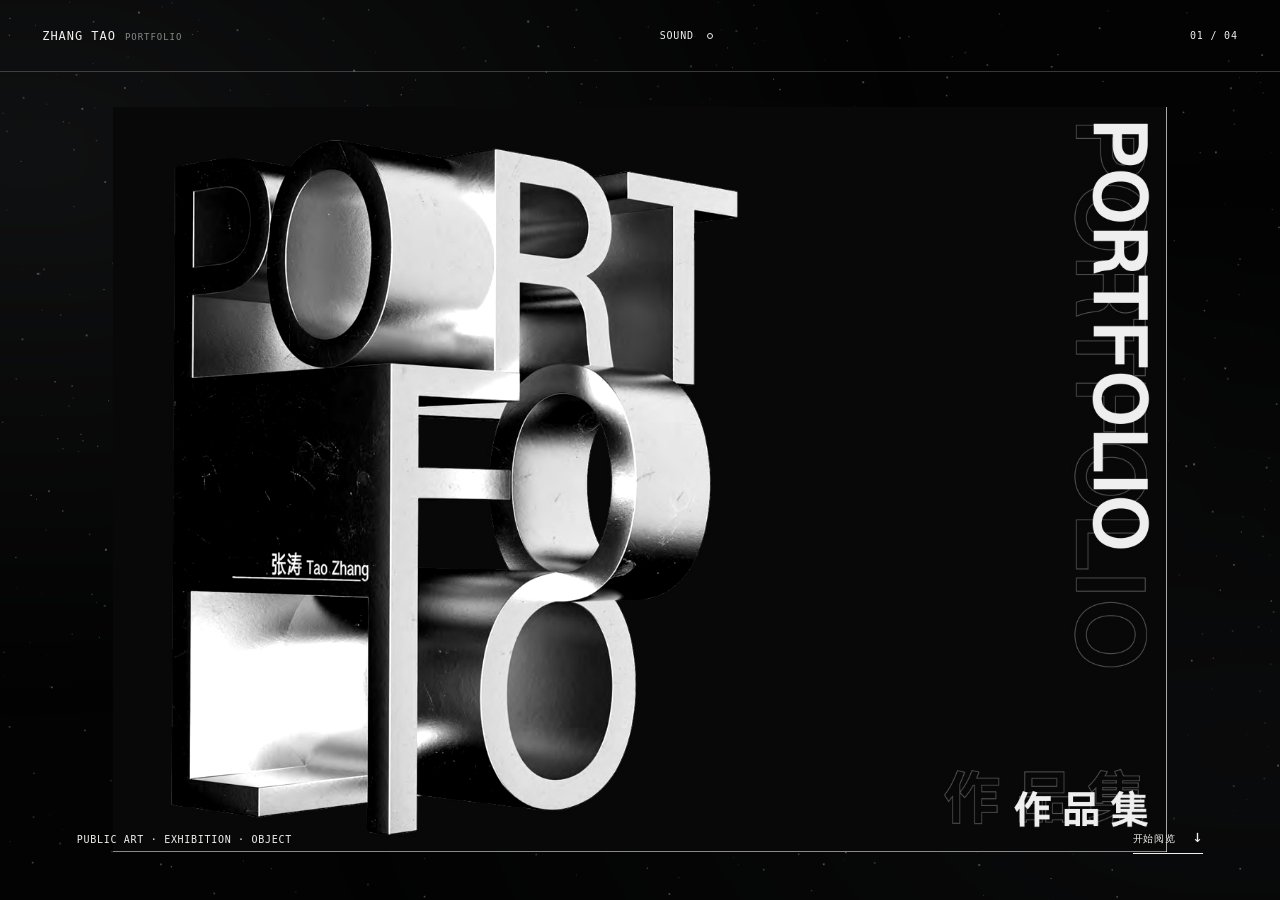
==== index.html @ e8c1b236 "Initial commit" ====
<!doctype html>
<html lang="zh-CN">
<head><meta charset="UTF-8"><meta name="viewport" content="width=device-width,initial-scale=1.0"><meta name="description" content="张涛作品集｜公共艺术、展陈与个人创作"><title>张涛｜作品集</title><link rel="stylesheet" href="style.css"></head>
<body class="home">
<canvas id="sand" aria-hidden="true"></canvas>
<header class="site-head"><a class="wordmark" href="#cover">ZHANG TAO<small>PORTFOLIO</small></a><button class="sound" data-sound aria-pressed="false">SOUND <i></i></button><span class="page-count">01 / 04</span></header>
<main class="snap-stack" id="cover">
  <section class="slide cover-slide" data-slide><div class="cover-art reveal"><img src="assets/pages/001.jpg" alt="张涛作品集封面"></div><div class="cover-cta reveal"><p>PUBLIC ART · EXHIBITION · OBJECT</p><a class="text-link" href="#catalogue" data-click>开始阅览 <b>↓</b></a></div></section>
  <section class="slide catalogue-slide" id="catalogue" data-slide><div class="catalogue-copy reveal"><p class="micro">CATALOGUE / 作品目录</p><h1>空间的叙事，<br><em>艺术的现场。</em></h1><p class="lede">张涛 · 公共艺术、展陈空间与荣誉奖杯设计</p></div><div class="chapter-list reveal"><a href="project.html?project=exhibition" data-click><span>01</span><strong>展厅会展</strong><small>EXHIBITION</small><b>04 — 30</b></a><a href="project.html?project=public-art" data-click><span>02</span><strong>公共艺术</strong><small>PUBLIC ART</small><b>31 — 69</b></a><a href="project.html?project=personal" data-click><span>03</span><strong>个人创作</strong><small>PERSONAL CREATION</small><b>70 — 97</b></a></div></section>
  <section class="slide statement-slide" data-slide><p class="micro reveal">DESIGNER STATEMENT</p><h2 class="reveal">以感知为尺度，<br>让设计<a href="project.html?project=public-art" data-click>发生</a>。</h2><div class="statement-meta reveal"><span>4 YEARS OF PRACTICE</span><span>HANGZHOU · NINGBO</span><span>2022 — 2026</span></div></section>
  <section class="slide contact-slide" data-slide><p class="micro reveal">CONTACT</p><div class="contact-content reveal"><h2>把想象，落在<br><em>真实世界。</em></h2><a href="mailto:931085586@qq.com" data-click>931085586@qq.com</a><p>198 5710 5404<br>微信：zh931085586</p></div><p class="copyright">© ZHANG TAO 2026</p></section>
</main>
<script src="script.js"></script>
</body></html>
---- style.css ----
:root{--bg:#030303;--fg:#f0f0ed;--muted:#8a8a86;--hair:rgba(240,240,237,.22);--accent:#fff}*{box-sizing:border-box}html,body{margin:0;background:var(--bg);color:var(--fg);font-family:"Microsoft YaHei","Noto Sans SC",Arial,sans-serif}body{overflow:hidden}body:before{content:"";position:fixed;z-index:0;inset:-25%;pointer-events:none;background:radial-gradient(ellipse at 18% 28%,rgba(73,78,83,.19),transparent 40%),radial-gradient(ellipse at 82% 72%,rgba(48,53,59,.17),transparent 42%),radial-gradient(ellipse at 55% 48%,rgba(255,255,255,.035),transparent 34%);filter:blur(28px);animation:breathe 13s ease-in-out infinite alternate}@keyframes breathe{0%{transform:scale(.92) translate3d(-3%,-2%,0);opacity:.45}50%{opacity:.9}100%{transform:scale(1.12) translate3d(3%,3%,0);opacity:.65}}#sand{position:fixed;inset:0;width:100%;height:100%;z-index:0;pointer-events:none;opacity:.9;mix-blend-mode:screen}.site-head{position:fixed;z-index:5;inset:0 0 auto;height:72px;padding:0 3.3vw;display:flex;align-items:center;justify-content:space-between;border-bottom:1px solid var(--hair);mix-blend-mode:normal}.wordmark{font-family:Consolas,monospace;font-size:12px;letter-spacing:.08em;color:var(--fg);text-decoration:none}.wordmark small{color:var(--muted);font-size:9px;margin-left:9px}.sound{border:0;background:none;color:var(--fg);font:10px Consolas,monospace;letter-spacing:.08em;padding:8px;cursor:pointer}.sound i{display:inline-block;width:6px;height:6px;border:1px solid var(--fg);border-radius:50%;margin-left:6px}.sound[aria-pressed=true] i{background:var(--fg)}.page-count,.micro{font:10px Consolas,monospace;letter-spacing:.08em}.snap-stack{height:100svh;overflow-y:auto;scroll-snap-type:y mandatory;scroll-behavior:smooth;position:relative;z-index:1}.slide{height:100svh;min-height:520px;scroll-snap-align:start;scroll-snap-stop:always;padding:clamp(95px,12vh,140px) 6vw 5vh;position:relative;display:flex;flex-direction:column;justify-content:center}.cover-slide{padding:95px 3vw 4vh}.cover-art{height:calc(100svh - 155px);display:flex;justify-content:center;align-items:center}.cover-art img{display:block;max-width:100%;max-height:100%;object-fit:contain;filter:grayscale(1) contrast(1.08)}.cover-cta{position:absolute;bottom:5vh;left:6vw;right:6vw;display:flex;justify-content:space-between;align-items:center;font:10px Consolas,monospace;letter-spacing:.07em}.text-link{color:var(--fg);text-decoration:none;border-bottom:1px solid var(--fg);padding:0 0 7px}.text-link b{font-size:17px;font-weight:400;margin-left:10px}.catalogue-slide{justify-content:space-between}.catalogue-copy h1{font-size:clamp(43px,7.8vw,125px);line-height:1.03;letter-spacing:-.085em;font-weight:500;margin:3vh 0}.catalogue-copy em,.statement-slide em,.contact-slide em{font-family:Georgia,"Songti SC",serif;font-weight:400}.lede{color:var(--muted);font-size:13px}.chapter-list{border-top:1px solid var(--hair)}.chapter-list a{min-height:13vh;border-bottom:1px solid var(--hair);display:grid;grid-template-columns:8% 28% 1fr auto;align-items:center;gap:10px;color:var(--fg);text-decoration:none;transition:padding .45s ease,background .45s ease}.chapter-list a:hover{padding-left:1.5vw;background:rgba(255,255,255,.035)}.chapter-list span,.chapter-list small,.chapter-list b{font:10px Consolas,monospace;letter-spacing:.07em;color:var(--muted)}.chapter-list strong{font-weight:400;font-size:clamp(20px,2.3vw,34px);letter-spacing:-.05em}.statement-slide h2{font-size:clamp(47px,8vw,128px);letter-spacing:-.09em;line-height:1.02;font-weight:500;margin:5vh 0}.statement-slide h2 a{color:var(--fg);text-decoration:none;font-family:Georgia,"Songti SC",serif;font-weight:400;border-bottom:1px solid var(--fg)}.statement-meta{display:flex;justify-content:space-between;border-top:1px solid var(--hair);padding-top:13px;color:var(--muted);font:10px Consolas,monospace;letter-spacing:.06em}.contact-slide{background:rgba(255,255,255,.025)}.contact-content{margin:auto 0}.contact-content h2{font-weight:500;font-size:clamp(43px,7vw,110px);line-height:1.02;letter-spacing:-.09em;margin:0 0 9vh}.contact-content>a{font:clamp(19px,3vw,43px) Consolas,monospace;color:var(--fg);text-decoration:none;border-bottom:1px solid var(--fg);padding-bottom:8px}.contact-content p{margin-top:5vh;color:var(--muted);font:11px/1.9 Consolas,monospace}.copyright{position:absolute;bottom:5vh;color:var(--muted);font:10px Consolas,monospace}.reveal{opacity:0;transform:scale(.97) translateY(18px);transition:opacity 1s ease,transform 1.1s cubic-bezier(.16,1,.3,1)}.reveal.in{opacity:1;transform:none}@media(max-width:700px){.site-head{height:57px;padding:0 5vw}.wordmark small,.page-count{display:none}.slide{padding-left:6vw;padding-right:6vw}.cover-slide{padding:75px 3vw 4vh}.cover-art{height:calc(100svh - 140px)}.cover-cta{left:6vw;right:6vw}.chapter-list a{grid-template-columns:10% 1fr auto;min-height:15vh}.chapter-list small{display:none}.statement-meta{gap:10px;flex-wrap:wrap}.contact-content h2{margin-bottom:7vh}}
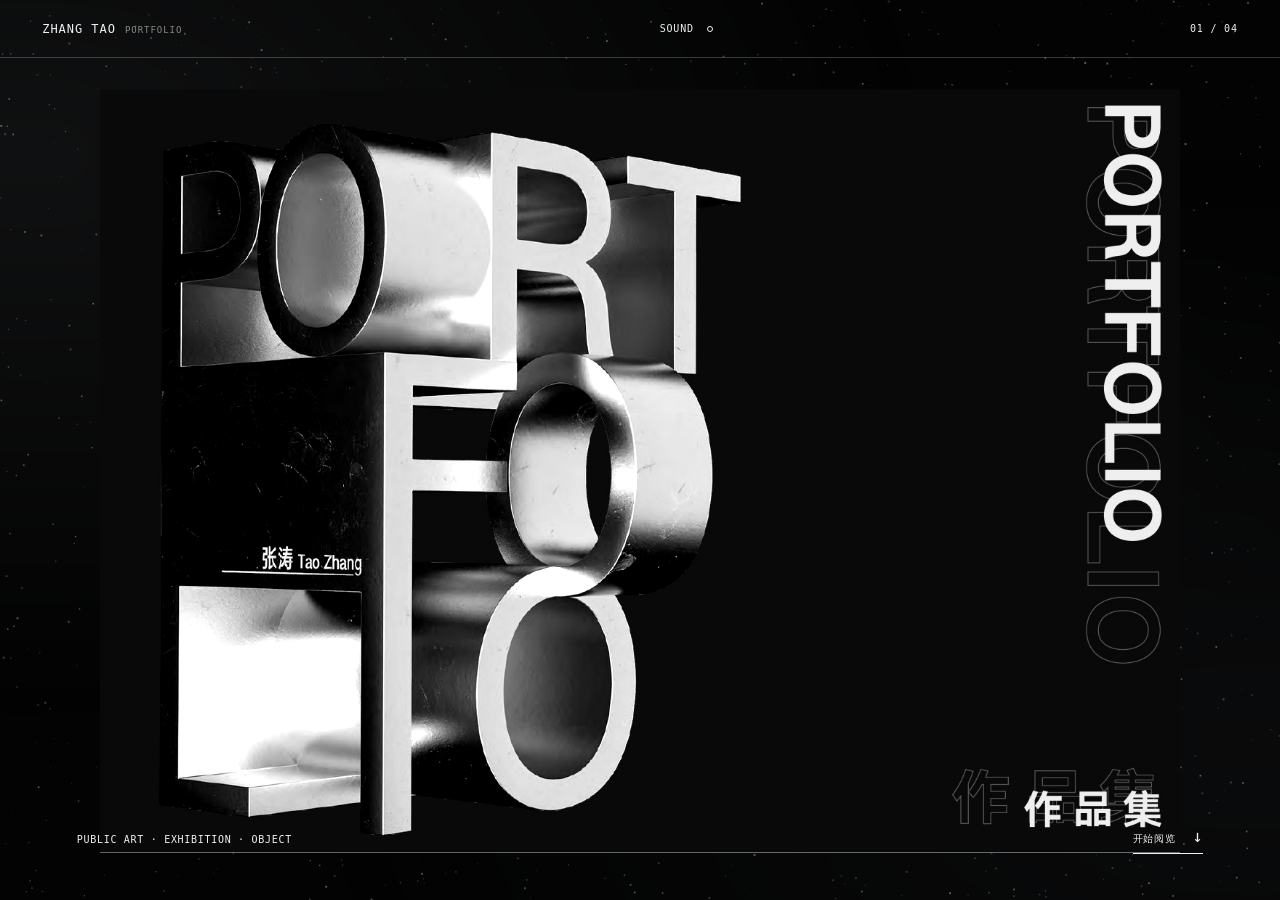
==== commit 8009ef36: "update0.2 update" ====
--- a/index.html
+++ b/index.html
@@ -2,13 +2,13 @@
 <html lang="zh-CN">
 <head><meta charset="UTF-8"><meta name="viewport" content="width=device-width,initial-scale=1.0"><meta name="description" content="张涛作品集｜公共艺术、展陈与个人创作"><title>张涛｜作品集</title><link rel="stylesheet" href="style.css"></head>
 <body class="home">
-<canvas id="sand" aria-hidden="true"></canvas>
+<canvas id="sand" aria-hidden="true"></canvas><link rel="stylesheet" href="enhancements.css">
 <header class="site-head"><a class="wordmark" href="#cover">ZHANG TAO<small>PORTFOLIO</small></a><button class="sound" data-sound aria-pressed="false">SOUND <i></i></button><span class="page-count">01 / 04</span></header>
 <main class="snap-stack" id="cover">
-  <section class="slide cover-slide" data-slide><div class="cover-art reveal"><img src="assets/pages/001.jpg" alt="张涛作品集封面"></div><div class="cover-cta reveal"><p>PUBLIC ART · EXHIBITION · OBJECT</p><a class="text-link" href="#catalogue" data-click>开始阅览 <b>↓</b></a></div></section>
-  <section class="slide catalogue-slide" id="catalogue" data-slide><div class="catalogue-copy reveal"><p class="micro">CATALOGUE / 作品目录</p><h1>空间的叙事，<br><em>艺术的现场。</em></h1><p class="lede">张涛 · 公共艺术、展陈空间与荣誉奖杯设计</p></div><div class="chapter-list reveal"><a href="project.html?project=exhibition" data-click><span>01</span><strong>展厅会展</strong><small>EXHIBITION</small><b>04 — 30</b></a><a href="project.html?project=public-art" data-click><span>02</span><strong>公共艺术</strong><small>PUBLIC ART</small><b>31 — 69</b></a><a href="project.html?project=personal" data-click><span>03</span><strong>个人创作</strong><small>PERSONAL CREATION</small><b>70 — 97</b></a></div></section>
+  <section class="slide cover-slide" id="home" data-slide><div class="cover-art reveal"><img src="assets/pages/001.jpg" alt="张涛作品集封面"></div><div class="cover-cta reveal"><p>PUBLIC ART · EXHIBITION · OBJECT</p><a class="text-link" href="#catalogue" data-click>开始阅览 <b>↓</b></a></div></section>
+  <section class="slide catalogue-slide" id="catalogue" data-slide><div class="catalogue-copy reveal"><p class="micro">CATALOGUE / 作品目录</p><h1 class="home-title"><span>空间的叙事，</span><br><em>艺术的现场。</em><small>SPATIAL NARRATIVE · ART IN SITU</small></h1><p class="lede">张涛 · 公共艺术、展陈空间与荣誉奖杯设计</p></div><div class="chapter-list reveal"><a href="project.html?project=exhibition" data-click><span>01</span><strong>展厅会展</strong><small>EXHIBITION</small><b>04 — 30</b></a><a href="project.html?project=public-art" data-click><span>02</span><strong>公共艺术</strong><small>PUBLIC ART</small><b>31 — 63</b></a><a href="project.html?project=personal" data-click><span>03</span><strong>个人创作</strong><small>PERSONAL CREATION</small><b>64 — 95</b></a></div></section>
   <section class="slide statement-slide" data-slide><p class="micro reveal">DESIGNER STATEMENT</p><h2 class="reveal">以感知为尺度，<br>让设计<a href="project.html?project=public-art" data-click>发生</a>。</h2><div class="statement-meta reveal"><span>4 YEARS OF PRACTICE</span><span>HANGZHOU · NINGBO</span><span>2022 — 2026</span></div></section>
-  <section class="slide contact-slide" data-slide><p class="micro reveal">CONTACT</p><div class="contact-content reveal"><h2>把想象，落在<br><em>真实世界。</em></h2><a href="mailto:931085586@qq.com" data-click>931085586@qq.com</a><p>198 5710 5404<br>微信：zh931085586</p></div><p class="copyright">© ZHANG TAO 2026</p></section>
+  <section class="slide contact-slide" id="contact" data-slide><p class="micro reveal">CONTACT</p><div class="contact-content reveal"><h2>把想象，落在<br><em>真实世界。</em></h2><a href="mailto:931085586@qq.com" data-click>931085586@qq.com</a><p>198 5710 5404<br>微信：zh931085586</p></div><p class="copyright">© ZHANG TAO 2026</p></section>
 </main>
 <script src="script.js"></script>
 </body></html>
--- a/style.css
+++ b/style.css
@@ -1 +1 @@
-:root{--bg:#030303;--fg:#f0f0ed;--muted:#8a8a86;--hair:rgba(240,240,237,.22);--accent:#fff}*{box-sizing:border-box}html,body{margin:0;background:var(--bg);color:var(--fg);font-family:"Microsoft YaHei","Noto Sans SC",Arial,sans-serif}body{overflow:hidden}body:before{content:"";position:fixed;z-index:0;inset:-25%;pointer-events:none;background:radial-gradient(ellipse at 18% 28%,rgba(73,78,83,.19),transparent 40%),radial-gradient(ellipse at 82% 72%,rgba(48,53,59,.17),transparent 42%),radial-gradient(ellipse at 55% 48%,rgba(255,255,255,.035),transparent 34%);filter:blur(28px);animation:breathe 13s ease-in-out infinite alternate}@keyframes breathe{0%{transform:scale(.92) translate3d(-3%,-2%,0);opacity:.45}50%{opacity:.9}100%{transform:scale(1.12) translate3d(3%,3%,0);opacity:.65}}#sand{position:fixed;inset:0;width:100%;height:100%;z-index:0;pointer-events:none;opacity:.9;mix-blend-mode:screen}.site-head{position:fixed;z-index:5;inset:0 0 auto;height:72px;padding:0 3.3vw;display:flex;align-items:center;justify-content:space-between;border-bottom:1px solid var(--hair);mix-blend-mode:normal}.wordmark{font-family:Consolas,monospace;font-size:12px;letter-spacing:.08em;color:var(--fg);text-decoration:none}.wordmark small{color:var(--muted);font-size:9px;margin-left:9px}.sound{border:0;background:none;color:var(--fg);font:10px Consolas,monospace;letter-spacing:.08em;padding:8px;cursor:pointer}.sound i{display:inline-block;width:6px;height:6px;border:1px solid var(--fg);border-radius:50%;margin-left:6px}.sound[aria-pressed=true] i{background:var(--fg)}.page-count,.micro{font:10px Consolas,monospace;letter-spacing:.08em}.snap-stack{height:100svh;overflow-y:auto;scroll-snap-type:y mandatory;scroll-behavior:smooth;position:relative;z-index:1}.slide{height:100svh;min-height:520px;scroll-snap-align:start;scroll-snap-stop:always;padding:clamp(95px,12vh,140px) 6vw 5vh;position:relative;display:flex;flex-direction:column;justify-content:center}.cover-slide{padding:95px 3vw 4vh}.cover-art{height:calc(100svh - 155px);display:flex;justify-content:center;align-items:center}.cover-art img{display:block;max-width:100%;max-height:100%;object-fit:contain;filter:grayscale(1) contrast(1.08)}.cover-cta{position:absolute;bottom:5vh;left:6vw;right:6vw;display:flex;justify-content:space-between;align-items:center;font:10px Consolas,monospace;letter-spacing:.07em}.text-link{color:var(--fg);text-decoration:none;border-bottom:1px solid var(--fg);padding:0 0 7px}.text-link b{font-size:17px;font-weight:400;margin-left:10px}.catalogue-slide{justify-content:space-between}.catalogue-copy h1{font-size:clamp(43px,7.8vw,125px);line-height:1.03;letter-spacing:-.085em;font-weight:500;margin:3vh 0}.catalogue-copy em,.statement-slide em,.contact-slide em{font-family:Georgia,"Songti SC",serif;font-weight:400}.lede{color:var(--muted);font-size:13px}.chapter-list{border-top:1px solid var(--hair)}.chapter-list a{min-height:13vh;border-bottom:1px solid var(--hair);display:grid;grid-template-columns:8% 28% 1fr auto;align-items:center;gap:10px;color:var(--fg);text-decoration:none;transition:padding .45s ease,background .45s ease}.chapter-list a:hover{padding-left:1.5vw;background:rgba(255,255,255,.035)}.chapter-list span,.chapter-list small,.chapter-list b{font:10px Consolas,monospace;letter-spacing:.07em;color:var(--muted)}.chapter-list strong{font-weight:400;font-size:clamp(20px,2.3vw,34px);letter-spacing:-.05em}.statement-slide h2{font-size:clamp(47px,8vw,128px);letter-spacing:-.09em;line-height:1.02;font-weight:500;margin:5vh 0}.statement-slide h2 a{color:var(--fg);text-decoration:none;font-family:Georgia,"Songti SC",serif;font-weight:400;border-bottom:1px solid var(--fg)}.statement-meta{display:flex;justify-content:space-between;border-top:1px solid var(--hair);padding-top:13px;color:var(--muted);font:10px Consolas,monospace;letter-spacing:.06em}.contact-slide{background:rgba(255,255,255,.025)}.contact-content{margin:auto 0}.contact-content h2{font-weight:500;font-size:clamp(43px,7vw,110px);line-height:1.02;letter-spacing:-.09em;margin:0 0 9vh}.contact-content>a{font:clamp(19px,3vw,43px) Consolas,monospace;color:var(--fg);text-decoration:none;border-bottom:1px solid var(--fg);padding-bottom:8px}.contact-content p{margin-top:5vh;color:var(--muted);font:11px/1.9 Consolas,monospace}.copyright{position:absolute;bottom:5vh;color:var(--muted);font:10px Consolas,monospace}.reveal{opacity:0;transform:scale(.97) translateY(18px);transition:opacity 1s ease,transform 1.1s cubic-bezier(.16,1,.3,1)}.reveal.in{opacity:1;transform:none}@media(max-width:700px){.site-head{height:57px;padding:0 5vw}.wordmark small,.page-count{display:none}.slide{padding-left:6vw;padding-right:6vw}.cover-slide{padding:75px 3vw 4vh}.cover-art{height:calc(100svh - 140px)}.cover-cta{left:6vw;right:6vw}.chapter-list a{grid-template-columns:10% 1fr auto;min-height:15vh}.chapter-list small{display:none}.statement-meta{gap:10px;flex-wrap:wrap}.contact-content h2{margin-bottom:7vh}}
+:root{--bg:#030303;--fg:#f0f0ed;--muted:#8a8a86;--hair:rgba(240,240,237,.22);--accent:#fff}*{box-sizing:border-box}html,body{margin:0;background:var(--bg);color:var(--fg);font-family:"Microsoft YaHei","Noto Sans SC",Arial,sans-serif}body{overflow:hidden}body:before{content:"";position:fixed;z-index:0;inset:-25%;pointer-events:none;background:radial-gradient(ellipse at 18% 28%,rgba(73,78,83,.19),transparent 40%),radial-gradient(ellipse at 82% 72%,rgba(48,53,59,.17),transparent 42%),radial-gradient(ellipse at 55% 48%,rgba(255,255,255,.035),transparent 34%);filter:blur(28px);animation:breathe 13s ease-in-out infinite alternate}@keyframes breathe{0%{transform:scale(.92) translate3d(-3%,-2%,0);opacity:.45}50%{opacity:.9}100%{transform:scale(1.12) translate3d(3%,3%,0);opacity:.65}}#sand{position:fixed;inset:0;width:100%;height:100%;z-index:0;pointer-events:none;opacity:.9;mix-blend-mode:screen}.site-head{position:fixed;z-index:5;inset:0 0 auto;height:58px;padding:0 3.3vw;display:flex;align-items:center;justify-content:space-between;border-bottom:1px solid var(--hair);mix-blend-mode:normal}.wordmark{font-family:Consolas,monospace;font-size:12px;letter-spacing:.08em;color:var(--fg);text-decoration:none}.wordmark small{color:var(--muted);font-size:9px;margin-left:9px}.sound{border:1px solid transparent;background:rgba(255,255,255,0);color:var(--fg);font:10px Consolas,monospace;letter-spacing:.08em;padding:7px 8px;cursor:pointer;transition:border-color .45s ease,background .45s ease,backdrop-filter .45s ease,box-shadow .45s ease}.sound:hover{border-color:rgba(240,240,237,.24);background:rgba(255,255,255,.07);backdrop-filter:blur(12px);box-shadow:0 0 14px rgba(239,244,248,.13),inset 0 0 10px rgba(255,255,255,.04)}.sound i{display:inline-block;width:6px;height:6px;border:1px solid var(--fg);border-radius:50%;margin-left:6px}.sound[aria-pressed=true] i{background:var(--fg)}.page-count,.micro{font:10px Consolas,monospace;letter-spacing:.08em}.snap-stack{height:100svh;overflow-y:auto;scroll-snap-type:y mandatory;scroll-behavior:smooth;position:relative;z-index:1}.slide{height:100svh;min-height:520px;scroll-snap-align:start;scroll-snap-stop:always;padding:clamp(80px,12vh,140px) 6vw 5vh;position:relative;display:flex;flex-direction:column;justify-content:center}.cover-slide{padding:78px 3vw 4vh}.cover-art{height:calc(100svh - 135px);display:flex;justify-content:center;align-items:center}.cover-art img{display:block;max-width:100%;max-height:100%;object-fit:contain;filter:grayscale(1) contrast(1.08)}.cover-cta{position:absolute;bottom:5vh;left:6vw;right:6vw;display:flex;justify-content:space-between;align-items:center;font:10px Consolas,monospace;letter-spacing:.07em}.text-link{color:var(--fg);text-decoration:none;border-bottom:1px solid var(--fg);padding:0 0 7px}.text-link b{font-size:17px;font-weight:400;margin-left:10px}.catalogue-slide{justify-content:space-between}.catalogue-copy h1{font-size:clamp(43px,7.8vw,125px);line-height:1.03;letter-spacing:-.085em;font-weight:500;margin:3vh 0}.catalogue-copy em,.statement-slide em,.contact-slide em{font-family:Georgia,"Songti SC",serif;font-weight:400}.lede{color:var(--muted);font-size:13px}.chapter-list{border-top:1px solid var(--hair)}.chapter-list a{min-height:13vh;border-bottom:1px solid var(--hair);display:grid;grid-template-columns:8% 28% 1fr auto;align-items:center;gap:10px;color:var(--fg);text-decoration:none;transition:padding .45s ease,background .45s ease}.chapter-list a:hover{padding-left:1.5vw;background:rgba(255,255,255,.035)}.chapter-list span,.chapter-list small,.chapter-list b{font:10px Consolas,monospace;letter-spacing:.07em;color:var(--muted)}.chapter-list strong{font-weight:400;font-size:clamp(20px,2.3vw,34px);letter-spacing:-.05em}.statement-slide h2{font-size:clamp(47px,8vw,128px);letter-spacing:-.09em;line-height:1.02;font-weight:500;margin:5vh 0}.statement-slide h2 a{color:var(--fg);text-decoration:none;font-family:Georgia,"Songti SC",serif;font-weight:400;border-bottom:1px solid var(--fg)}.statement-meta{display:flex;justify-content:space-between;border-top:1px solid var(--hair);padding-top:13px;color:var(--muted);font:10px Consolas,monospace;letter-spacing:.06em}.contact-slide{background:rgba(255,255,255,.025)}.contact-content{margin:auto 0}.contact-content h2{font-weight:500;font-size:clamp(43px,7vw,110px);line-height:1.02;letter-spacing:-.09em;margin:0 0 9vh}.contact-content>a{font:clamp(19px,3vw,43px) Consolas,monospace;color:var(--fg);text-decoration:none;border-bottom:1px solid var(--fg);padding-bottom:8px}.contact-content p{margin-top:5vh;color:var(--muted);font:11px/1.9 Consolas,monospace}.copyright{position:absolute;bottom:5vh;color:var(--muted);font:10px Consolas,monospace}.reveal{opacity:0;transform:scale(.97) translateY(18px);transition:opacity 1s ease,transform 1.1s cubic-bezier(.16,1,.3,1)}.reveal.in{opacity:1;transform:none}@media(max-width:700px){.site-head{height:50px;padding:0 5vw}.wordmark small,.page-count{display:none}.slide{padding-left:6vw;padding-right:6vw}.cover-slide{padding:65px 3vw 4vh}.cover-art{height:calc(100svh - 125px)}.cover-cta{left:6vw;right:6vw}.chapter-list a{grid-template-columns:10% 1fr auto;min-height:15vh}.chapter-list small{display:none}.statement-meta{gap:10px;flex-wrap:wrap}.contact-content h2{margin-bottom:7vh}}
--- a/enhancements.css
+++ b/enhancements.css
@@ -0,0 +1 @@
+.home-title{position:relative;display:inline-block;isolation:isolate;cursor:default}.home-title small{display:block;margin-top:18px;color:var(--muted);font:10px Consolas,monospace;letter-spacing:.12em}.home-title:after{content:"";position:absolute;z-index:-1;inset:-14% -8%;background:linear-gradient(105deg,transparent 25%,rgba(255,255,255,.18) 48%,transparent 68%);filter:blur(12px);transform:translateX(-35%);opacity:0;transition:opacity .7s ease,transform 1.15s cubic-bezier(.16,1,.3,1)}.home-title:hover:after{opacity:1;transform:translateX(35%)}.home-title span,.home-title em{transition:text-shadow .7s ease}.home-title:hover span,.home-title:hover em{text-shadow:0 0 18px rgba(245,248,250,.21)}.cover-art img{clip-path:inset(1px);border:0;outline:0;box-shadow:none}
